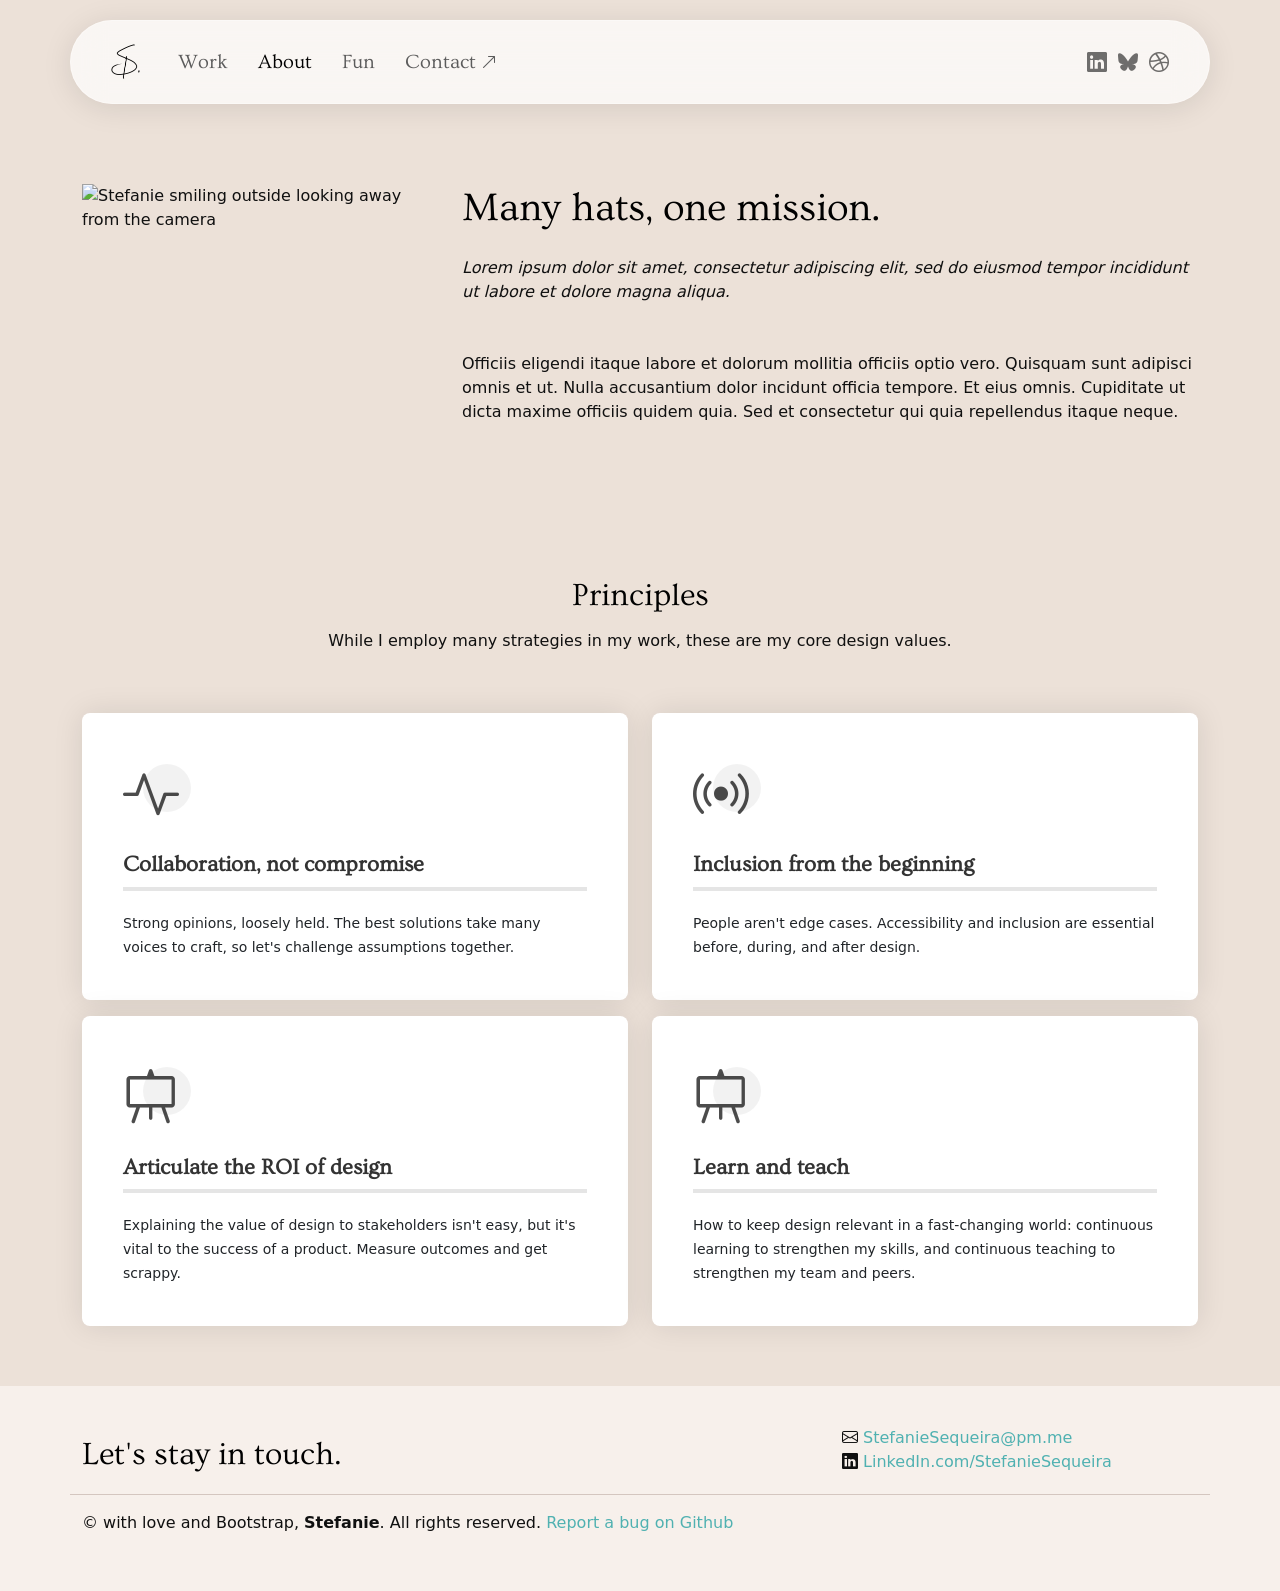
==== about.html @ 55a10001 "Added counter animation and updated pages" ====
<!DOCTYPE html>
<html lang="en">

<head>
  <meta charset="utf-8">
  <meta content="width=device-width, initial-scale=1.0" name="viewport">
  <title>About - Stefanie Sequeira</title>
  <meta name="description" content="">
  <meta name="keywords" content="">

  <!-- Favicons -->
  <link href="assets/img/favicon.png" rel="icon">
  <link href="assets/img/apple-touch-icon.png" rel="apple-touch-icon">

  <!-- Fonts -->
  <link href="https://fonts.googleapis.com" rel="preconnect">
  <link href="https://fonts.gstatic.com" rel="preconnect" crossorigin>
  <link href="https://fonts.googleapis.com/css2?family=Ovo&display=swap" rel="stylesheet">

  <!-- Vendor CSS Files -->
  <link href="assets/vendor/bootstrap/css/bootstrap.min.css" rel="stylesheet">
  <link href="assets/vendor/bootstrap-icons/bootstrap-icons.css" rel="stylesheet">
  <link href="assets/vendor/aos/aos.css" rel="stylesheet">
  <link href="assets/vendor/glightbox/css/glightbox.min.css" rel="stylesheet">
  <link href="assets/vendor/swiper/swiper-bundle.min.css" rel="stylesheet">

  <!-- Main CSS File -->
  <link href="assets/css/main.css" rel="stylesheet">
</head>

<body class="about-page">

  <a class="visually-hidden-focusable" href="#content">Skip to main content</a>   

  <header id="header" class="header d-flex align-items-center sticky-top">
    <div class="header-container container-fluid container-xl position-relative d-flex align-items-center justify-content-between">

      <nav id="navmenu" class="navmenu">
        <ul>
          <li><a href="index.html" class="logo d-flex me-auto me-xl-0"><img src="assets/img/logo.png" alt="Logo"></a></li>
          <li><a href="index.html">Work</a></li>
          <li><a href="about.html" class="active">About</a></li>
          <li><a href="fun.html">Fun</a></li>
          <li><a href="mailto:stefaniesequeira@pm.me" target="_blank">Contact <i class="bi bi-arrow-up-right"></i></a></li>

        </ul>
        <!-- I need to get rid of the below line but it forces the preloader when I do?? Remove eventually -->
        <i class="mobile-nav-toggle d-none bi bi-list"></i>
      </nav>

      <div class="header-social-links d-none d-md-block">
        <!-- <a href=""><i class="bi bi-envelope"></i></a> -->
        <a href="" class="linkedin"><i class="bi bi-linkedin"></i></a>
        <a href="" class="bluesky"><i class="bi bi-bluesky"></i></a>
        <a href="" class="dribbble"><i class="bi bi-dribbble"></i></a>
        <!-- <a href="" class="dribbble"><i class="bi bi-cosmos"></i></a> There is no Cosmos BI yet sadge -->
      </div>

    </div>
  </header>

  <main class="main">
    
    <!-- About Section -->
    <section id="about" class="about section">

      <div class="container">

        <div class="row gy-4 justify-content-center">
          <div class="col-lg-4" data-aos="fade-up" data-aos-delay="100">
            <img src="assets/img/stef.png" class="img-fluid" alt="Stefanie smiling outside looking away from the camera">
          </div>
          <div class="col-lg-8 content" data-aos="fade-up" data-aos-delay="200">
            <h1>Many hats, one mission.</h1>
            <p class="fst-italic py-3">
              Lorem ipsum dolor sit amet, consectetur adipiscing elit, sed do eiusmod tempor incididunt ut labore et dolore
              magna aliqua.
            </p>
            <p class="py-3">
              Officiis eligendi itaque labore et dolorum mollitia officiis optio vero. Quisquam sunt adipisci omnis et ut. Nulla accusantium dolor incidunt officia tempore. Et eius omnis.
              Cupiditate ut dicta maxime officiis quidem quia. Sed et consectetur qui quia repellendus itaque neque.
            </p>
          </div>
        </div>

      </div>

    </section><!-- /About Section -->

        <!-- Principles Section -->
    <section id="services" class="services section">

      <div class="container section-title">
        <h2>Principles</h2>
        <p>While I employ many strategies in my work, these are my core design values.</p>
      </div>

      <div class="container">

        <div class="row gy-3">

          <div class="col-xxl-3 col-lg-6">
            <div class="card service-item  position-relative">
              <div class="icon">
                <i class="bi bi-activity"></i>
              </div>
              <h3>Collaboration, not compromise</h3>
              <p>Strong opinions, loosely held. The best solutions take many voices to craft, so let's challenge assumptions together.</p>
            </div>
          </div><!-- End Service Item -->

          <div class="col-xxl-3 col-lg-6">
            <div class="card service-item position-relative">
              <div class="icon">
                <i class="bi bi-broadcast"></i>
              </div>
              <h3>Inclusion from the beginning</h3>
              <p>People aren't edge cases. Accessibility and inclusion are essential before, during, and after design.</p>
            </div>
          </div><!-- End Service Item -->

          <div class="col-xxl-3 col-lg-6">
            <div class="card service-item position-relative">
              <div class="icon">
                <i class="bi bi-easel"></i>
              </div>
              <h3>Articulate the ROI of design</h3>
              <p>Explaining the value of design to stakeholders isn't easy, but it's vital to the success of a product. Measure outcomes and get scrappy.</p>
            </div>
          </div><!-- End Service Item -->

          <div class="col-xxl-3 col-lg-6">
            <div class="card service-item position-relative">
              <div class="icon">
                <i class="bi bi-easel"></i>
              </div>
              <h3>Learn and teach</h3>
              <p>How to keep design relevant in a fast-changing world: continuous learning to strengthen my skills, and continuous teaching to strengthen my team and peers.</p>
            </div>
          </div><!-- End Service Item -->

        </div>

      </div>

    </section><!-- /Services Section -->

  </main>

  <footer id="footer" class="footer light-background">
    <div class="container">
      <div class="row pb-1 mb-3 border-bottom justify-content-between align-items-center">
        <div class="col-6">
          <h2>Let's stay in touch.</h2>
        </div>
        <div class="col-4">
          <ul>
            <li><i class="bi bi-envelope"></i> <a href="mailto:StefanieSequeira@pm.me">StefanieSequeira@pm.me</a></li>
            <li><i class="bi bi-linkedin"></i> <a href="https://linkedin.com/in/stefaniesequeira">LinkedIn.com/StefanieSequeira</a></li>
          </ul>
        </div>
      </div>
      <p class="">© with love and Bootstrap, <strong>Stefanie</strong>. All rights reserved. <a href="https://github.com/withanf/withanf.github.io/issues/new">Report a bug on Github</a></p>
    </div>
  </footer>

  <!-- Scroll Top -->
  <a href="#" id="scroll-top" class="scroll-top d-flex align-items-center justify-content-center"><i class="bi bi-arrow-up-short"></i></a>

  <!-- Preloader -->
  <div id="preloader"></div>

  <!-- Vendor JS Files -->
  <script src="assets/vendor/bootstrap/js/bootstrap.bundle.min.js"></script>
  <script src="assets/vendor/php-email-form/validate.js"></script>
  <script src="assets/vendor/aos/aos.js"></script>
  <script src="assets/vendor/glightbox/js/glightbox.min.js"></script>
  <script src="assets/vendor/imagesloaded/imagesloaded.pkgd.min.js"></script>
  <script src="assets/vendor/isotope-layout/isotope.pkgd.min.js"></script>
  <script src="assets/vendor/swiper/swiper-bundle.min.js"></script>

  <!-- Main JS File -->
  <script src="assets/js/main.js"></script>

</body>

</html>
---- assets/css/main.css ----
/* Fonts */
:root {
  --default-font: "IBM Plex Sans",  system-ui, -apple-system, "Segoe UI", Roboto, "Helvetica Neue", Arial, "Noto Sans", "Liberation Sans", sans-serif, "Apple Color Emoji", "Segoe UI Emoji", "Segoe UI Symbol", "Noto Color Emoji";
  --heading-font: "Ovo",  serif;
  --nav-font: "Ovo",  sans-serif;
}

/* Global colors */
:root { 
  --background-color: #ece1d8; 
  --default-color: #101010; /* Text content */
  --heading-color: #000000; /* Headings and display */
  --accent-color: #50b1b1;
  --surface-color: #ffffff;
  --contrast-color: #ffffff; /* For accessibility - test this */
  /* --border-color: #8d837c; */
}

/* Nav colors */
:root {
  --nav-color: #5b5b5b;  /* main navmenu links */
  --nav-hover-color: #000000;
  --nav-mobile-background-color: #f5f5f5; /* background for mobile */
  --nav-dropdown-background-color: #ffffff;
  --nav-dropdown-color: #5b5b5b;
  --nav-dropdown-hover-color: #000000;
}

/* Color blocks for sections */

.light-background {
  --background-color: #f7f0eb;
  --surface-color: #ffffff;
}

.dark-background {
  --background-color: #060606;
  --default-color: #ffffff;
  --heading-color: #ffffff;
  --surface-color: #252525;
  --contrast-color: #ffffff;
}

/* Smooth scroll - TBD: double check how this interacts with prefers-reduced-motion */
:root {
  scroll-behavior: smooth;
}

/*--------------------------------------------------------------
# General & Bootstrap Overrides
--------------------------------------------------------------*/
body {
  color: var(--default-color);
  background-color: var(--background-color);
  font-family: var(--default-font);
}

a {
  color: var(--accent-color);
  text-decoration: none;
  transition: 0.3s;
}

a:hover {
  color: color-mix(in srgb, var(--accent-color), transparent 25%);
}

h1,
h2,
h3,
h4,
h5,
h6 {
  color: var(--heading-color);
  font-family: var(--heading-font);
}

.display {
  font-family: var(--heading-font);
  font-size: 3em;
  /* font-weight: 300; */
}

.card {
  border-radius: 8px;
  /* padding: 5px 25px; */
  background: rgba(255, 255, 255, 0.6);
  box-shadow: 0 4px 30px rgba(0, 0, 0, 0.1);
  backdrop-filter: blur(16px);
  -webkit-backdrop-filter: blur(16px);
  border: 1px solid rgba(255, 255, 255, 0.3);
}

.border, .border-bottom, .border-top {
  border-color: rgba(209, 195, 187, 0.9) !important;
}

/*--------------------------------------------------------------
# Global Header
--------------------------------------------------------------*/
.header {
  color: var(--default-color);
  /* background-color: var(--background-color); */
  padding: 20px 0;
  transition: all 0.5s;
  z-index: 997;
}

.header .header-container {
  border-radius: 50px;
  padding: 5px 25px;
  background: rgba(255, 255, 255, 0.7);
  box-shadow: 0 4px 30px rgba(0, 0, 0, 0.1);
  backdrop-filter: blur(16px);
  -webkit-backdrop-filter: blur(16px);
  border: 1px solid rgba(255, 255, 255, 0.3);
}

.header .logo {
  line-height: 1;
}

.header .logo img {
  max-height: 36px;
  margin-right: 8px;
}

.header .logo h1 {
  font-size: 24px;
  margin: 0;
  padding-left: 5px;
  font-weight: 500;
  color: var(--heading-color);
}

.header .header-social-links {
  padding-right: 15px;
}

.header .header-social-links a {
  color: color-mix(in srgb, var(--default-color), transparent 40%);
  padding-left: 6px;
  display: inline-block;
  transition: 0.3s;
  font-size: 20px;
}

.header .header-social-links a:hover {
  color: var(--accent-color);
}

.header .header-social-links a i {
  line-height: 0px;
}

@media (max-width: 1200px) {
  .header {
    padding-top: 10px;
  }

  .header .header-container {
    margin-left: 10px;
    margin-right: 10px;
    padding: 10px 5px 10px 15px;
  }

  /* .header .logo {
    order: 1;
  }

  .header .header-social-links {
    order: 2;
  }

  .header .navmenu {
    order: 3;
  } */
}

/*--------------------------------------------------------------
# Navigation Menu
--------------------------------------------------------------*/
/* Navmenu - Desktop */
  .navmenu {
    padding: 0;
  }

  .navmenu ul {
    margin: 0;
    padding: 0;
    display: flex;
    list-style: none;
    align-items: center;
  }

  .navmenu li {
    position: relative;
  }

  .navmenu a,
  .navmenu a:focus {
    color: var(--nav-color);
    padding: 18px 15px;
    font-size: 20px;
    font-family: var(--nav-font);
    font-weight: 400;
    display: flex;
    align-items: center;
    justify-content: space-between;
    white-space: nowrap;
    transition: 0.3s;
  }

  .navmenu a i,
  .navmenu a:focus i {
    font-size: 16px;
    line-height: 0;
    margin-left: 5px;
    transition: 0.3s;
  }


  .navmenu li:hover>a,
  .navmenu .active,
  .navmenu .active:focus {
    color: var(--nav-hover-color);
  }

  .navmenu .dropdown ul {
    margin: 0;
    padding: 10px 0;
    background: var(--nav-dropdown-background-color);
    display: block;
    position: absolute;
    visibility: hidden;
    left: 14px;
    top: 130%;
    opacity: 0;
    transition: 0.3s;
    border-radius: 4px;
    z-index: 99;
    box-shadow: 0px 0px 30px rgba(0, 0, 0, 0.1);
  }

  .navmenu .dropdown ul li {
    min-width: 200px;
  }

  .navmenu .dropdown ul a {
    padding: 10px 20px;
    font-size: 16px;
    text-transform: none;
    color: var(--nav-dropdown-color);
  }

  .navmenu .dropdown ul a i {
    font-size: 16px;
  }

  .navmenu .dropdown ul a:hover,
  .navmenu .dropdown ul .active:hover,
  .navmenu .dropdown ul li:hover>a {
    color: var(--nav-dropdown-hover-color);
  }

  .navmenu .dropdown:hover>ul {
    opacity: 1;
    top: 100%;
    visibility: visible;
  }

  .navmenu .dropdown .dropdown ul {
    top: 0;
    left: -90%;
    visibility: hidden;
  }

  .navmenu .dropdown .dropdown:hover>ul {
    opacity: 1;
    top: 0;
    left: -100%;
    visibility: visible;
  }


/*--------------------------------------------------------------
# Global Footer
--------------------------------------------------------------*/
.footer {
  color: var(--default-color);
  background-color: var(--background-color);
  font-size: 16px;
  padding: 40px 0;
  position: relative;
}

.footer .copyright p {
  margin-bottom: 0;
}

.footer .social-links {
  margin-top: 20px;
}

.footer .social-links a {
  display: flex;
  align-items: center;
  justify-content: center;
  width: 40px;
  height: 40px;
  border-radius: 50%;
  border: 1px solid color-mix(in srgb, var(--default-color), transparent 50%);
  font-size: 16px;
  color: color-mix(in srgb, var(--default-color), transparent 50%);
  margin: 0 5px;
  transition: 0.3s;
}

.footer .social-links a:hover {
  color: var(--accent-color);
  border-color: var(--accent-color);
}

.footer .credits {
  margin-top: 10px;
  font-size: 13px;
  text-align: center;
}

.footer ul {
  list-style: none;
  padding: 0;
}

/*--------------------------------------------------------------
# Preloader
--------------------------------------------------------------*/
#preloader {
  position: fixed;
  inset: 0;
  z-index: 9999;
  overflow: hidden;
  background-color: var(--background-color);
  transition: all 0.6s ease-out;
}

#preloader:before {
  content: "";
  position: fixed;
  top: calc(50% - 30px);
  left: calc(50% - 30px);
  border: 6px solid var(--accent-color);
  border-top-color: color-mix(in srgb, var(--accent-color), transparent 90%);
  border-radius: 50%;
  width: 60px;
  height: 60px;
  animation: animate-preloader 1s linear infinite;
}

@keyframes animate-preloader {
  0% {
    transform: rotate(0deg);
  }

  100% {
    transform: rotate(360deg);
  }
}

/*--------------------------------------------------------------
# Scroll Top Button
--------------------------------------------------------------*/
.scroll-top {
  position: fixed;
  visibility: hidden;
  opacity: 0;
  right: 15px;
  bottom: -15px;
  z-index: 99999;
  width: 44px;
  height: 44px;
  border-radius: 50px;
  transition: all 0.4s;

  /* Same milk glass effect as nav */
  background: rgba(255, 255, 255, 0.7);
  box-shadow: 0 4px 30px rgba(0, 0, 0, 0.1);
  backdrop-filter: blur(16px);
  -webkit-backdrop-filter: blur(16px);
  border: 1px solid rgba(255, 255, 255, 0.3);
}

.scroll-top i {
  font-size: 24px;
  color: black;
  line-height: 0;
}

.scroll-top:hover {
  background-color: color-mix(in srgb, var(--accent-color), transparent 20%);
  color: var(--contrast-color);
}

.scroll-top.active {
  visibility: visible;
  opacity: 1;
  bottom: 15px;
}

/*--------------------------------------------------------------
# Disable aos animation delay on mobile devices
--------------------------------------------------------------*/
@media screen and (max-width: 768px) {
  [data-aos-delay] {
    transition-delay: 0 !important;
  }
}

/*--------------------------------------------------------------
# Global Page Titles & Breadcrumbs
--------------------------------------------------------------*/
.page-title {
  color: var(--default-color);
  background-color: var(--background-color);
  padding: 120px 0;
  text-align: center;
  position: relative;
}

.page-title h1 {
  font-size: 42px;
  /* font-weight: 700; */
  margin-bottom: 10px;
}

.portfolio-page {

}

/*--------------------------------------------------------------
# Global Sections
--------------------------------------------------------------*/
section,
.section {
  color: var(--default-color);
  background-color: var(--background-color);
  padding: 60px 0;
  scroll-margin-top: 90px;
  overflow: clip;
}

@media (max-width: 1199px) {

  section,
  .section {
    scroll-margin-top: 66px;
  }
}

/*--------------------------------------------------------------
# Global Section Titles
--------------------------------------------------------------*/
.section-title {
  text-align: center;
  padding-bottom: 60px;
  position: relative;
}

.section-title h2 {
  font-size: 32px;
  font-weight: 400;
  margin-bottom: 15px;
}

.section-title p {
  margin-bottom: 0;
}

/*--------------------------------------------------------------
# Portfolio Section
--------------------------------------------------------------*/
.portfolio .portfolio-info {
  border-radius: 16px;
}

.portfolio .portfolio-info h3 {
  font-size: 24px;
  margin-bottom: 5px;
}

.portfolio .portfolio-info p {
  font-size: 15px;
  
}

.portfolio .portfolio-filters {
  padding: 0;
  margin: 0 auto 20px auto;
  list-style: none;
}

.portfolio .portfolio-filters li {
  cursor: pointer;
  display: inline-block;
  padding: 0;
  font-size: 16px;
  font-weight: 400;
  margin: 0 10px;
  line-height: 1;
  margin-bottom: 5px;
  transition: all 0.3s ease-in-out;
}

.portfolio .portfolio-filters li:hover,
.portfolio .portfolio-filters li.filter-active {
  border-bottom: 2px solid var(--default-color);
  padding-bottom: 3px;
}

.portfolio .portfolio-filters li:first-child {
  margin-left: 0;
}

.portfolio .portfolio-filters li:last-child {
  margin-right: 5px;
}

@media (max-width: 575px) {
  .portfolio .portfolio-filters li {
    font-size: 14px;
    margin: 0 5px;
  }
}

.portfolio .portfolio-content {
  position: relative;
  overflow: hidden;
  border-radius: 16px;
}

.portfolio .portfolio-content img {
  transition: 0.3s;
}

.portfolio .portfolio-content .portfolio-info {
  opacity: 0;
  position: absolute;
  inset: 0;
  z-index: 3;
  transition: all ease-in-out 0.3s;
  background: rgba(0, 0, 0, 0.7);
  padding: 15px;
  display: flex;
  align-items: center;
  justify-content: center;
  flex-direction: column;
}

.portfolio .portfolio-content .portfolio-info h4 {
  font-size: 18px;
  mask-border: 0;
  font-weight: 400;
  color: #ffffff;
  display: inline-block;
}

.portfolio .portfolio-content .portfolio-info p {
  text-align: center;
  display: inline-block;
  font-size: 14px;
  font-weight: 400;
  color: rgba(255, 255, 255, 0.8);
}

.portfolio .portfolio-content .portfolio-info .preview-link,
.portfolio .portfolio-content .portfolio-info .details-link {
  font-size: 26px;
  color: #fff;
  transition: 0.3s;
  line-height: 1.2;
}

.portfolio .portfolio-content .portfolio-info .preview-link:hover,
.portfolio .portfolio-content .portfolio-info .details-link:hover {
  color: var(--accent-color);
}

.portfolio .portfolio-content .portfolio-info .details-link {
  left: 50%;
  font-size: 34px;
  line-height: 0;
}

.portfolio .portfolio-content:hover .portfolio-info {
  opacity: 1;
}

.portfolio .portfolio-content:hover img {
  transform: scale(1.1);
}

/*--------------------------------------------------------------
# Clients Section
--------------------------------------------------------------*/
.clients {
    background-color: #fff;
}

.clients .swiper-slide img {
  opacity: 0.5;
  transition: 0.3s;
  filter: grayscale(100);
}

.clients .swiper-slide img:hover {
  filter: none;
  opacity: 1;
}

.clients .swiper-wrapper {
  height: auto;
}

.clients .swiper-pagination {
  margin-top: 40px;
  position: relative;
}

.clients .swiper-pagination .swiper-pagination-bullet {
  width: 12px;
  height: 12px;
  opacity: 1;
  background-color: color-mix(in srgb, var(--default-color), transparent 80%);
}

.clients .swiper-pagination .swiper-pagination-bullet-active {
  background-color: var(--accent-color);
}

/*--------------------------------------------------------------
# Services Section
--------------------------------------------------------------*/
.services .service-item {
  background-color: var(--surface-color);
  padding: 40px;
  box-shadow: 0px 0 30px rgba(0, 0, 0, 0.1);
  height: 100%;
}

.services .service-item .icon {
  width: 48px;
  height: 48px;
  position: relative;
  margin-bottom: 50px;
}

.services .service-item .icon i {
  color: color-mix(in srgb, var(--heading-color), transparent 30%);
  font-size: 56px;
  transition: ease-in-out 0.3s;
  z-index: 2;
  position: relative;
}

.services .service-item .icon:before {
  position: absolute;
  content: "";
  height: 100%;
  width: 100%;
  background: color-mix(in srgb, var(--heading-color), transparent 95%);
  border-radius: 50px;
  z-index: 1;
  top: 10px;
  right: -20px;
  transition: 0.3s;
}

.services .service-item h3 {
  color: color-mix(in srgb, var(--heading-color), transparent 20%);
  font-weight: 700;
  margin: 0 0 20px 0;
  padding-bottom: 8px;
  font-size: 22px;
  position: relative;
  display: inline-block;
  border-bottom: 4px solid color-mix(in srgb, var(--heading-color), transparent 90%);
  transition: 0.3s;
}

.services .service-item p {
  line-height: 24px;
  font-size: 14px;
  margin-bottom: 0;
}

.services .service-item .readmore {
  margin-top: 15px;
  display: inline-block;
  color: color-mix(in srgb, var(--default-color), transparent 30%);
}

.services .service-item:hover .icon i {
  color: var(--heading-color);
}

.services .service-item:hover .icon:before {
  background: color-mix(in srgb, var(--heading-color), transparent 90%);
}

.services .service-item:hover h3 {
  border-color: color-mix(in srgb, var(--accent-color), transparent 70%);
  color: var(--heading-color);
}

.services .service-item:hover .readmore {
  color: var(--accent-color);
}

/*--------------------------------------------------------------
# Testimonials Section
--------------------------------------------------------------*/
.testimonials .section-header {
  margin-bottom: 40px;
}

.testimonials .testimonials-carousel,
.testimonials .testimonials-slider {
  overflow: hidden;
}

.testimonials .testimonial-item {
  text-align: center;
}

.testimonials .testimonial-item .testimonial-img {
  width: 120px;
  border-radius: 50%;
  border: 4px solid var(--background-color);
  margin: 0 auto;
}

.testimonials .testimonial-item h3 {
  font-size: 20px;
  font-weight: bold;
  margin: 10px 0 5px 0;
}

.testimonials .testimonial-item h4 {
  font-size: 14px;
  color: color-mix(in srgb, var(--default-color), transparent 40%);
  margin: 0 0 15px 0;
}

.testimonials .testimonial-item .stars {
  margin-bottom: 15px;
}

.testimonials .testimonial-item .stars i {
  color: #ffc107;
  margin: 0 1px;
}

.testimonials .testimonial-item .quote-icon-left,
.testimonials .testimonial-item .quote-icon-right {
  color: color-mix(in srgb, var(--accent-color), transparent 50%);
  font-size: 26px;
  line-height: 0;
}

.testimonials .testimonial-item .quote-icon-left {
  display: inline-block;
  left: -5px;
  position: relative;
}

.testimonials .testimonial-item .quote-icon-right {
  display: inline-block;
  right: -5px;
  position: relative;
  top: 10px;
  transform: scale(-1, -1);
}

.testimonials .testimonial-item p {
  font-style: italic;
  margin: 0 auto 15px auto;
}

.testimonials .swiper-wrapper {
  height: auto;
}

.testimonials .swiper-pagination {
  margin-top: 20px;
  position: relative;
}

.testimonials .swiper-pagination .swiper-pagination-bullet {
  width: 12px;
  height: 12px;
  opacity: 1;
  background-color: color-mix(in srgb, var(--default-color), transparent 85%);
}

.testimonials .swiper-pagination .swiper-pagination-bullet-active {
  background-color: var(--accent-color);
}

@media (min-width: 992px) {
  .testimonials .testimonial-item p {
    width: 80%;
  }
}

/*--------------------------------------------------------------
# About Section
--------------------------------------------------------------*/
.about .content h2 {
  font-weight: 700;
  font-size: 24px;
}

.about .content ul {
  list-style: none;
  padding: 0;
}

.about .content ul li {
  margin-bottom: 20px;
  display: flex;
  align-items: center;
}

.about .content ul strong {
  margin-right: 10px;
}

.about .content ul i {
  font-size: 16px;
  margin-right: 5px;
  color: var(--accent-color);
  line-height: 0;
}

/*--------------------------------------------------------------
# Resume Section
--------------------------------------------------------------*/
.resume .resume-title {
  color: var(--heading-color);
  font-size: 26px;
  font-weight: 700;
  margin-top: 20px;
  margin-bottom: 20px;
}

.resume .resume-item {
  padding: 0 0 20px 20px;
  margin-top: -2px;
  border-left: 2px solid var(--accent-color);
  position: relative;
}

.resume .resume-item h4 {
  line-height: 18px;
  font-size: 18px;
  font-weight: 600;
  text-transform: uppercase;
  color: color-mix(in srgb, var(--default-color), transparent 20%);
  margin-bottom: 10px;
}

.resume .resume-item h5 {
  font-size: 16px;
  padding: 5px 15px;
  display: inline-block;
  font-weight: 600;
  margin-bottom: 10px;
}

.resume .resume-item ul {
  padding-left: 20px;
}

.resume .resume-item ul li {
  padding-bottom: 10px;
}

.resume .resume-item:last-child {
  padding-bottom: 0;
}

.resume .resume-item::before {
  content: "";
  position: absolute;
  width: 16px;
  height: 16px;
  border-radius: 50px;
  left: -9px;
  top: 0;
  background: var(--background-color);
  border: 2px solid var(--accent-color);
}

/*--------------------------------------------------------------
# Portfolio Details Section
--------------------------------------------------------------*/
.portfolio-details .portfolio-details-slider img {
  width: 100%;
}

.portfolio-details .portfolio-details-slider .swiper-pagination {
  margin-top: 20px;
  position: relative;
}

.portfolio-details .portfolio-details-slider .swiper-pagination .swiper-pagination-bullet {
  width: 12px;
  height: 12px;
  background-color: color-mix(in srgb, var(--default-color), transparent 85%);
  opacity: 1;
}

.portfolio-details .portfolio-details-slider .swiper-pagination .swiper-pagination-bullet-active {
  background-color: var(--accent-color);
}

.portfolio-details .portfolio-info {
  background-color: var(--surface-color);
  padding: 30px;
  box-shadow: 0px 0 30px rgba(0, 0, 0, 0.1);
}

.portfolio-details .portfolio-info h3 {
  font-size: 22px;
  font-weight: 700;
  margin-bottom: 20px;
  padding-bottom: 20px;
  border-bottom: 1px solid color-mix(in srgb, var(--default-color), transparent 85%);
}

.portfolio-details .portfolio-info ul {
  list-style: none;
  padding: 0;
  font-size: 15px;
}

.portfolio-details .portfolio-info ul li+li {
  margin-top: 10px;
}

.portfolio-details .portfolio-description {
  padding-top: 30px;
}

.portfolio-details .portfolio-description h2 {
  font-size: 26px;
  font-weight: 700;
  margin-bottom: 20px;
}

.portfolio-details .portfolio-description p {
  padding: 0;
  color: color-mix(in srgb, var(--default-color), transparent 30%);
}

.purecounter {
  font-size: 2em;
  font-weight: 700;
}

/*--------------------------------------------------------------
# Service Details Section
--------------------------------------------------------------*/
.service-details .services-list {
  background-color: var(--surface-color);
  padding: 10px 30px;
  border: 1px solid color-mix(in srgb, var(--default-color), transparent 90%);
  margin-bottom: 20px;
}

.service-details .services-list a {
  display: block;
  line-height: 1;
  padding: 8px 0 8px 15px;
  border-left: 3px solid color-mix(in srgb, var(--default-color), transparent 70%);
  margin: 20px 0;
  color: color-mix(in srgb, var(--default-color), transparent 20%);
  transition: 0.3s;
}

.service-details .services-list a.active {
  color: var(--heading-color);
  font-weight: 700;
  border-color: var(--accent-color);
}

.service-details .services-list a:hover {
  border-color: var(--accent-color);
}

.service-details .services-img {
  margin-bottom: 20px;
}

.service-details h3 {
  font-size: 26px;
  font-weight: 700;
}

.service-details h4 {
  font-size: 20px;
  font-weight: 700;
}

.service-details p {
  font-size: 15px;
}

.service-details ul {
  list-style: none;
  padding: 0;
  font-size: 15px;
}

.service-details ul li {
  padding: 5px 0;
  display: flex;
  align-items: center;
}

.service-details ul i {
  font-size: 20px;
  margin-right: 8px;
  color: var(--accent-color);
}

/*--------------------------------------------------------------
# Case Study Page
--------------------------------------------------------------*/
#case-header {
  min-height: 60vh;

}


/*--------------------------------------------------------------
# Contact Section
--------------------------------------------------------------*/
.contact {
  background-image: url("../img/contact-bg.png");
  background-position: left center;
  background-repeat: no-repeat;
  position: relative;
}

@media (max-width: 640px) {
  .contact {
    background-position: center 50px;
    background-size: contain;
  }
}

.contact:before {
  content: "";
  background: color-mix(in srgb, var(--background-color), transparent 30%);
  position: absolute;
  bottom: 0;
  top: 0;
  left: 0;
  right: 0;
}

.contact .info-item+.info-item {
  margin-top: 40px;
}

.contact .info-item i {
  background: var(--accent-color);
  color: var(--contrast-color);
  font-size: 20px;
  width: 44px;
  height: 44px;
  display: flex;
  justify-content: center;
  align-items: center;
  border-radius: 50px;
  transition: all 0.3s ease-in-out;
  margin-right: 15px;
}

.contact .info-item h3 {
  padding: 0;
  font-size: 18px;
  font-weight: 700;
  margin-bottom: 5px;
}

.contact .info-item p {
  padding: 0;
  margin-bottom: 0;
  font-size: 14px;
}

.contact .php-email-form {
  height: 100%;
}

.contact .php-email-form input[type=text],
.contact .php-email-form input[type=email],
.contact .php-email-form textarea {
  font-size: 14px;
  padding: 10px 15px;
  box-shadow: none;
  border-radius: 0;
  color: var(--default-color);
  background-color: color-mix(in srgb, var(--background-color), transparent 50%);
  border-color: color-mix(in srgb, var(--default-color), transparent 80%);
}

.contact .php-email-form input[type=text]:focus,
.contact .php-email-form input[type=email]:focus,
.contact .php-email-form textarea:focus {
  border-color: var(--accent-color);
}

.contact .php-email-form input[type=text]::placeholder,
.contact .php-email-form input[type=email]::placeholder,
.contact .php-email-form textarea::placeholder {
  color: color-mix(in srgb, var(--default-color), transparent 70%);
}

.contact .php-email-form button[type=submit] {
  color: var(--contrast-color);
  background: var(--accent-color);
  border: 0;
  padding: 10px 30px;
  transition: 0.4s;
  border-radius: 50px;
}

.contact .php-email-form button[type=submit]:hover {
  background: color-mix(in srgb, var(--accent-color), transparent 20%);
}
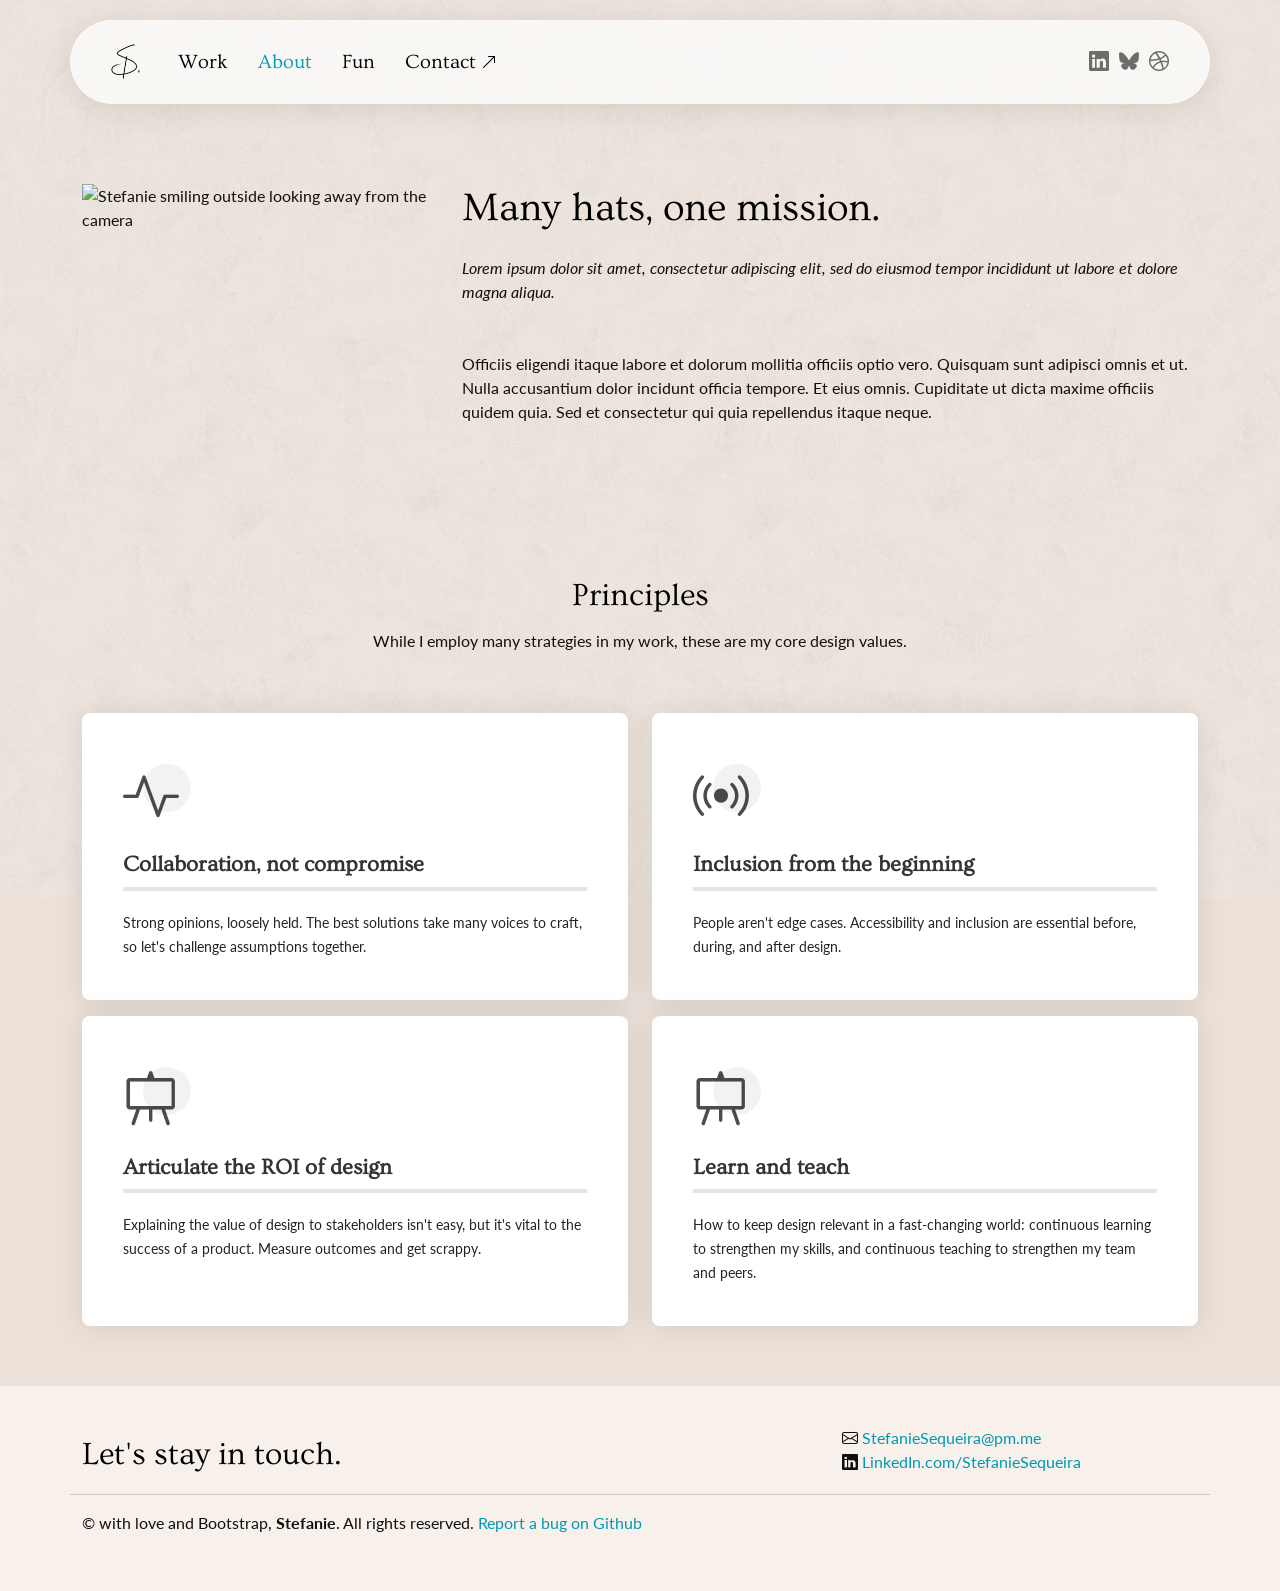
==== commit 485ab072: "Theming and styles" ====
--- a/about.html
+++ b/about.html
@@ -13,9 +13,9 @@
   <link href="assets/img/apple-touch-icon.png" rel="apple-touch-icon">
 
   <!-- Fonts -->
-  <link href="https://fonts.googleapis.com" rel="preconnect">
-  <link href="https://fonts.gstatic.com" rel="preconnect" crossorigin>
-  <link href="https://fonts.googleapis.com/css2?family=Ovo&display=swap" rel="stylesheet">
+  <link rel="preconnect" href="https://fonts.googleapis.com">
+  <link rel="preconnect" href="https://fonts.gstatic.com" crossorigin>
+  <link href="https://fonts.googleapis.com/css2?family=Lato:ital,wght@0,100;0,300;0,400;0,700;0,900;1,100;1,300;1,400;1,700;1,900&family=Ovo&display=swap" rel="stylesheet">
 
   <!-- Vendor CSS Files -->
   <link href="assets/vendor/bootstrap/css/bootstrap.min.css" rel="stylesheet">
@@ -38,7 +38,7 @@
       <nav id="navmenu" class="navmenu">
         <ul>
           <li><a href="index.html" class="logo d-flex me-auto me-xl-0"><img src="assets/img/logo.png" alt="Logo"></a></li>
-          <li><a href="index.html">Work</a></li>
+          <li><a href="work.html">Work</a></li>
           <li><a href="about.html" class="active">About</a></li>
           <li><a href="fun.html">Fun</a></li>
           <li><a href="mailto:stefaniesequeira@pm.me" target="_blank">Contact <i class="bi bi-arrow-up-right"></i></a></li>
--- a/assets/css/main.css
+++ b/assets/css/main.css
@@ -1,6 +1,6 @@
 /* Fonts */
 :root {
-  --default-font: "IBM Plex Sans",  system-ui, -apple-system, "Segoe UI", Roboto, "Helvetica Neue", Arial, "Noto Sans", "Liberation Sans", sans-serif, "Apple Color Emoji", "Segoe UI Emoji", "Segoe UI Symbol", "Noto Color Emoji";
+  --default-font: "Lato",  system-ui, -apple-system, "Segoe UI", Roboto, "Helvetica Neue", Arial, "Noto Sans", "Liberation Sans", sans-serif, "Apple Color Emoji", "Segoe UI Emoji", "Segoe UI Symbol", "Noto Color Emoji";
   --heading-font: "Ovo",  serif;
   --nav-font: "Ovo",  sans-serif;
 }
@@ -8,22 +8,24 @@
 /* Global colors */
 :root { 
   --background-color: #ece1d8; 
+  --background-color: rgb(236, 225, 216); 
   --default-color: #101010; /* Text content */
   --heading-color: #000000; /* Headings and display */
-  --accent-color: #50b1b1;
+  --accent-color: #0098b3;
   --surface-color: #ffffff;
   --contrast-color: #ffffff; /* For accessibility - test this */
   /* --border-color: #8d837c; */
+
 }
 
 /* Nav colors */
 :root {
-  --nav-color: #5b5b5b;  /* main navmenu links */
-  --nav-hover-color: #000000;
+  --nav-color: #000000;  /* main navmenu links */
+  --nav-hover-color: var(--accent-color);
   --nav-mobile-background-color: #f5f5f5; /* background for mobile */
-  --nav-dropdown-background-color: #ffffff;
-  --nav-dropdown-color: #5b5b5b;
-  --nav-dropdown-hover-color: #000000;
+  /* --nav-dropdown-background-color: #ffffff; */
+  /* --nav-dropdown-color: #5b5b5b; */
+  /* --nav-dropdown-hover-color: #000000; */
 }
 
 /* Color blocks for sections */
@@ -51,20 +53,49 @@
 --------------------------------------------------------------*/
 body {
   color: var(--default-color);
-  background-color: var(--background-color);
+  /* background-color: var(--background-color); */
+  background: url(/assets/img/spatulata.png) repeat fixed var(--background-color);
   font-family: var(--default-font);
 }
 
 a {
   color: var(--accent-color);
   text-decoration: none;
-  transition: 0.3s;
-}
-
-a:hover {
-  color: color-mix(in srgb, var(--accent-color), transparent 25%);
-}
-
+  display: inline-block;
+  font-weight: 400;
+  line-height: 1;
+}
+
+main a:hover {
+  /* background-color: hotpink; */
+  text-decoration: underline;
+  text-underline-offset: 8px;
+  /* transition: all 0.3s ease-in-out; */
+}
+
+/* This doesn't really look that much like a line being drawn but whatever not important rn */
+main a:not(.btn), footer a {
+  display:inline;
+  background-image:url(/assets/img/underline.svg),url(/img/site/underline-primary.svg);
+  background-repeat:no-repeat;
+  background-position: 0 105%;
+  background-size:1px 4px,0 0;
+  text-decoration: none;
+  transition: background 0.3s;
+}
+main a:not(.btn):active,
+main a:not(.btn):focus,
+main a:not(.btn):hover,
+footer a:active,
+footer a:focus,
+footer a:hover {
+  background-position:0 105%;
+  background-image:url(/assets/img/underline.svg);
+  background-repeat:repeat-x,no-repeat;
+  background-position: 0 105%;
+  background-size:680px 4px,0 0;
+  text-decoration: none;
+}
 h1,
 h2,
 h3,
@@ -83,7 +114,7 @@
 
 .card {
   border-radius: 8px;
-  /* padding: 5px 25px; */
+  padding: 0;
   background: rgba(255, 255, 255, 0.6);
   box-shadow: 0 4px 30px rgba(0, 0, 0, 0.1);
   backdrop-filter: blur(16px);
@@ -99,7 +130,7 @@
 # Global Header
 --------------------------------------------------------------*/
 .header {
-  color: var(--default-color);
+  color: var(--heading-color);
   /* background-color: var(--background-color); */
   padding: 20px 0;
   transition: all 0.5s;
@@ -114,6 +145,10 @@
   backdrop-filter: blur(16px);
   -webkit-backdrop-filter: blur(16px);
   border: 1px solid rgba(255, 255, 255, 0.3);
+}
+
+.header a:hover {
+  border: none;
 }
 
 .header .logo {
@@ -408,6 +443,108 @@
 }
 
 /*--------------------------------------------------------------
+# Mask Button
+--------------------------------------------------------------*/
+/* Mask button with brush stroke animation adapted from https://codepen.io/pizza3/pen/qmerBv?editors=1100 */
+.btn-mask {
+  position: relative;
+  display: inline-block;
+  width: auto;
+  height: 50px;
+  overflow: hidden;
+  border: 1px solid var(--accent-color);
+  border-radius: 8px;
+  font-family: 'Lato', sans-serif;
+  transition: 0.3s;
+}
+
+.btn-mask .mas {
+  position: absolute;
+  top: 0;
+  left: 0;
+  z-index: 0;
+  display: flex;
+  align-items: center;
+  justify-content: center;
+  width: 100%;
+  height: 100%;
+  padding: 0 20px;
+  color: var(--accent-color);
+  font-family: 'Lato', sans-serif;
+  font-size: 13px;
+  font-weight: 700;
+  letter-spacing: 0.5px;
+  white-space: nowrap;
+  pointer-events: none;
+}
+
+.btn-mask button {
+  position: relative;
+  z-index: 1;
+  display: block;
+  width: auto;
+  height: 100%;
+  padding: 0 20px;
+  margin: 0;
+  border: none;
+  cursor: pointer;
+  color: #fff;
+  background: var(--accent-color);
+  font-family: 'Lato', sans-serif;
+  font-size: 13px;
+  font-weight: 700;
+  letter-spacing: 0.5px;
+  white-space: nowrap;
+}
+
+@media (min-width: 768px) {
+  .btn-mask button {
+    -webkit-mask: url("/assets/img/wipe-sprite.png");
+    mask: url("/assets/img/wipe-sprite.png");
+    -webkit-mask-size: 3000% 100%;
+    mask-size: 3000% 100%;
+    -webkit-animation: btnMaskIn 0.7s steps(29) forwards;
+    animation: btnMaskIn 0.7s steps(29) forwards;
+  }
+
+  .btn-mask button:hover {
+    -webkit-animation: btnMaskOut 0.7s steps(29) forwards;
+    animation: btnMaskOut 0.7s steps(29) forwards;
+  }
+
+  @-webkit-keyframes btnMaskIn {
+    from { -webkit-mask-position: 0 0; mask-position: 0 0; }
+    to   { -webkit-mask-position: 100% 0; mask-position: 100% 0; }
+  }
+  @keyframes btnMaskIn {
+    from { -webkit-mask-position: 0 0; mask-position: 0 0; }
+    to   { -webkit-mask-position: 100% 0; mask-position: 100% 0; }
+  }
+  @-webkit-keyframes btnMaskOut {
+    from { -webkit-mask-position: 100% 0; mask-position: 100% 0; }
+    to   { -webkit-mask-position: 0 0; mask-position: 0 0; }
+  }
+  @keyframes btnMaskOut {
+    from { -webkit-mask-position: 100% 0; mask-position: 100% 0; }
+    to   { -webkit-mask-position: 0 0; mask-position: 0 0; }
+  }
+}
+
+/* Mobile fallback */
+@media (max-width: 767px) {
+  .btn-mask button {
+    padding: 0 16px;
+    background: #000;
+    transition: background-color 0.2s, opacity 0.2s;
+  }
+
+  .btn-mask button:active {
+    background: #222;
+    opacity: 0.9;
+  }
+}
+
+/*--------------------------------------------------------------
 # Disable aos animation delay on mobile devices
 --------------------------------------------------------------*/
 @media screen and (max-width: 768px) {
@@ -421,7 +558,7 @@
 --------------------------------------------------------------*/
 .page-title {
   color: var(--default-color);
-  background-color: var(--background-color);
+  /* background-color: var(--background-color); */
   padding: 120px 0;
   text-align: center;
   position: relative;
@@ -433,8 +570,8 @@
   margin-bottom: 10px;
 }
 
-.portfolio-page {
-
+.featured .card {
+  max-height: 25%;
 }
 
 /*--------------------------------------------------------------
@@ -443,7 +580,7 @@
 section,
 .section {
   color: var(--default-color);
-  background-color: var(--background-color);
+  /* background-color: var(--background-color); */
   padding: 60px 0;
   scroll-margin-top: 90px;
   overflow: clip;
@@ -475,6 +612,7 @@
 .section-title p {
   margin-bottom: 0;
 }
+
 
 /*--------------------------------------------------------------
 # Portfolio Section
@@ -508,12 +646,12 @@
   margin: 0 10px;
   line-height: 1;
   margin-bottom: 5px;
-  transition: all 0.3s ease-in-out;
+  /* transition: all 0.3s ease-in-out; */
 }
 
 .portfolio .portfolio-filters li:hover,
 .portfolio .portfolio-filters li.filter-active {
-  border-bottom: 2px solid var(--default-color);
+  border-bottom: 1px solid var(--default-color);
   padding-bottom: 3px;
 }
 
